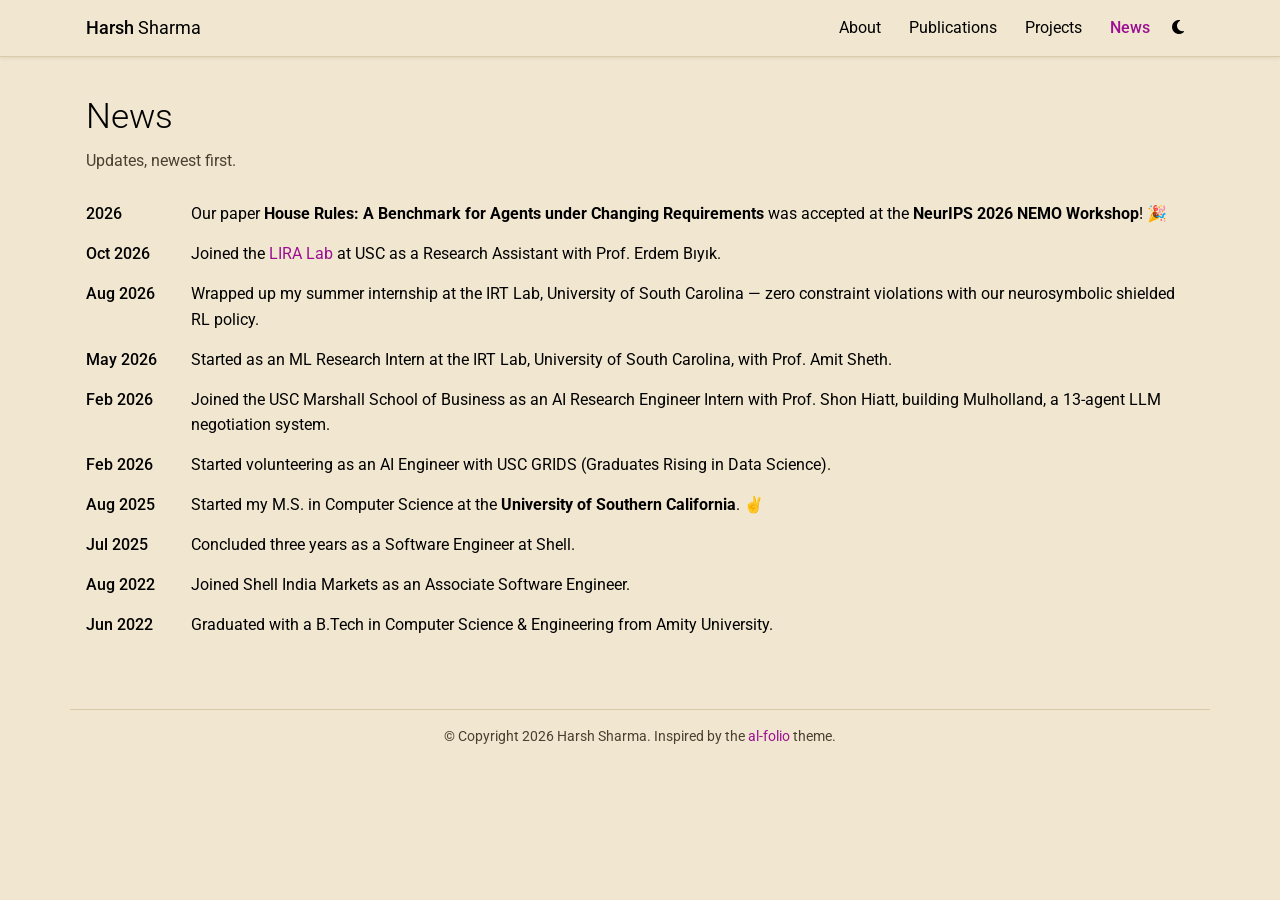
==== news.html @ 4ac0d3b6 "Initial version of personal academic website Co-Authored-By: Claude Opus 5.5 <noreply@anthropic.com>" ====
<!doctype html>
<html lang="en">
<head>
  <meta charset="utf-8">
  <meta name="viewport" content="width=device-width, initial-scale=1">
  <title>News | Harsh Sharma</title>
  <meta name="description" content="News and updates from Harsh Sharma.">
  <script>
    try { var t = localStorage.getItem("theme"); if (t) document.documentElement.setAttribute("data-theme", t); } catch (e) {}
  </script>
  <link rel="preconnect" href="https://fonts.googleapis.com">
  <link rel="preconnect" href="https://fonts.gstatic.com" crossorigin>
  <link href="https://fonts.googleapis.com/css2?family=Roboto:wght@300;400;500;700&display=swap" rel="stylesheet">
  <link rel="stylesheet" href="https://cdnjs.cloudflare.com/ajax/libs/font-awesome/6.5.1/css/all.min.css">
  <link rel="stylesheet" href="assets/css/style.css">
  <link rel="icon" href="data:image/svg+xml,<svg xmlns=%22http://www.w3.org/2000/svg%22 viewBox=%220 0 100 100%22><text y=%22.9em%22 font-size=%2290%22>🤖</text></svg>">
  <script src="assets/js/main.js" defer></script>
</head>
<body>

  <nav class="navbar">
    <div class="nav-inner">
      <a class="brand" href="index.html"><span class="first">Harsh</span> Sharma</a>
      <div style="display:flex;align-items:center;">
        <ul class="nav-links" id="nav-links">
          <li><a href="index.html">About</a></li>
          <li><a href="publications.html">Publications</a></li>
          <li><a href="projects.html">Projects</a></li>
          <li><a class="active" href="news.html">News</a></li>
        </ul>
        <button class="theme-toggle" id="theme-toggle" aria-label="Toggle dark mode"><i class="fa-solid fa-moon"></i></button>
        <button class="nav-toggle" id="nav-toggle" aria-label="Toggle navigation" aria-expanded="false"><i class="fa-solid fa-bars"></i></button>
      </div>
    </div>
  </nav>

  <main class="container">
    <header class="post-header">
      <h1 class="page-title">News</h1>
      <p class="post-description">Updates, newest first.</p>
    </header>

    <table class="news-table">
      <tr>
        <td class="date">2026</td>
        <td>Our paper <b>House Rules: A Benchmark for Agents under Changing Requirements</b> was accepted at the
          <b>NeurIPS 2026 NEMO Workshop</b>! 🎉</td>
      </tr>
      <tr>
        <td class="date">Oct 2026</td>
        <td>Joined the <a href="https://liralab.usc.edu/" target="_blank" rel="noopener">LIRA Lab</a> at USC as a Research Assistant with Prof. Erdem B&#305;y&#305;k.</td>
      </tr>
      <tr>
        <td class="date">Aug 2026</td>
        <td>Wrapped up my summer internship at the IRT Lab, University of South Carolina &mdash; zero constraint violations with our neurosymbolic shielded RL policy.</td>
      </tr>
      <tr>
        <td class="date">May 2026</td>
        <td>Started as an ML Research Intern at the IRT Lab, University of South Carolina, with Prof. Amit Sheth.</td>
      </tr>
      <tr>
        <td class="date">Feb 2026</td>
        <td>Joined the USC Marshall School of Business as an AI Research Engineer Intern with Prof. Shon Hiatt, building Mulholland, a 13-agent LLM negotiation system.</td>
      </tr>
      <tr>
        <td class="date">Feb 2026</td>
        <td>Started volunteering as an AI Engineer with USC GRIDS (Graduates Rising in Data Science).</td>
      </tr>
      <tr>
        <td class="date">Aug 2025</td>
        <td>Started my M.S. in Computer Science at the <b>University of Southern California</b>. ✌️</td>
      </tr>
      <tr>
        <td class="date">Jul 2025</td>
        <td>Concluded three years as a Software Engineer at Shell.</td>
      </tr>
      <tr>
        <td class="date">Aug 2022</td>
        <td>Joined Shell India Markets as an Associate Software Engineer.</td>
      </tr>
      <tr>
        <td class="date">Jun 2022</td>
        <td>Graduated with a B.Tech in Computer Science &amp; Engineering from Amity University.</td>
      </tr>
    </table>
  </main>

  <footer>
    &copy; Copyright <span id="year">2026</span> Harsh Sharma. Inspired by the <a href="https://github.com/alshedivat/al-folio" target="_blank" rel="noopener">al-folio</a> theme.
  </footer>

</body>
</html>
---- assets/css/style.css ----
/* ------------------------------------------------------------------
   Academic personal site — styled after the al-folio Jekyll theme
   ------------------------------------------------------------------ */

:root {
  --bg: #f1e7d0;              /* warm cream light theme */
  --global-text-color: #000000;
  --text: var(--global-text-color);
  --muted: #4a4030;
  --accent: #9c0f93;          /* al-folio purple, deepened for contrast on cream */
  --accent-soft: rgba(156, 15, 147, 0.09);
  --border: #d9cbaa;
  --code-bg: #e8dcbf;
  --nav-bg: rgba(241, 231, 208, 0.96);
  --badge-bg: #00369f;
  --badge-text: #ffffff;
  --shadow: 0 1px 4px rgba(80, 60, 20, 0.12);
}

:root[data-theme="dark"] {
  --bg: #1c1c1d;
  --global-text-color: #ffffff;
  --text: var(--global-text-color);
  --muted: #c2c2c2;
  --accent: #2698ba;          /* al-folio dark-mode teal */
  --accent-soft: rgba(38, 152, 186, 0.12);
  --border: #3a3a3c;
  --code-bg: #2a2a2c;
  --nav-bg: rgba(28, 28, 29, 0.96);
  --badge-bg: #2698ba;
  --badge-text: #ffffff;
  --shadow: 0 1px 4px rgba(0, 0, 0, 0.4);
}

@media (prefers-color-scheme: dark) {
  :root:not([data-theme="light"]) {
    --bg: #1c1c1d;
    --global-text-color: #ffffff;
    --text: var(--global-text-color);
    --muted: #c2c2c2;
    --accent: #2698ba;
    --accent-soft: rgba(38, 152, 186, 0.12);
    --border: #3a3a3c;
    --code-bg: #2a2a2c;
    --nav-bg: rgba(28, 28, 29, 0.96);
    --badge-bg: #2698ba;
    --badge-text: #ffffff;
    --shadow: 0 1px 4px rgba(0, 0, 0, 0.4);
  }
}

* { box-sizing: border-box; }

html { scroll-behavior: smooth; }

body {
  margin: 0;
  background: var(--bg);
  color: var(--text);
  font-family: "Roboto", -apple-system, BlinkMacSystemFont, "Segoe UI", Helvetica, Arial, sans-serif;
  font-weight: 400;
  font-size: 1rem;
  line-height: 1.6;
  -webkit-font-smoothing: antialiased;
  transition: background-color 0.2s ease, color 0.2s ease;
}

b, strong { font-weight: 700; }

a {
  color: var(--accent);
  text-decoration: none;
}
a:hover { text-decoration: underline; }

hr {
  border: 0;
  border-top: 1px solid var(--border);
  margin: 2rem 0;
}

/* ---------- Navbar ---------- */

.navbar {
  position: fixed;
  top: 0; left: 0; right: 0;
  z-index: 100;
  background: var(--nav-bg);
  border-bottom: 1px solid var(--border);
  box-shadow: var(--shadow);
  backdrop-filter: saturate(180%) blur(6px);
}

.nav-inner {
  max-width: 1140px;
  margin: 0 auto;
  padding: 0 16px;
  height: 56px;
  display: flex;
  align-items: center;
  justify-content: space-between;
}

.brand {
  font-size: 1.15rem;
  color: var(--text);
  white-space: nowrap;
}
.brand:hover { text-decoration: none; color: var(--accent); }
.brand .first { font-weight: 500; }

.nav-links {
  display: flex;
  align-items: center;
  gap: 4px;
  list-style: none;
  margin: 0;
  padding: 0;
}

.nav-links a {
  display: block;
  padding: 8px 12px;
  color: var(--text);
  font-weight: 400;
}
.nav-links a:hover { color: var(--accent); text-decoration: none; }
.nav-links a.active { color: var(--accent); font-weight: 500; }

.theme-toggle,
.nav-toggle {
  background: none;
  border: 0;
  color: var(--text);
  cursor: pointer;
  font-size: 1rem;
  padding: 8px 10px;
}
.theme-toggle:hover,
.nav-toggle:hover { color: var(--accent); }

.nav-toggle { display: none; font-size: 1.25rem; }

@media (max-width: 700px) {
  .nav-toggle { display: block; }
  .nav-links {
    display: none;
    position: absolute;
    top: 56px; left: 0; right: 0;
    flex-direction: column;
    align-items: flex-end;
    padding: 8px 16px 12px;
    background: var(--nav-bg);
    border-bottom: 1px solid var(--border);
  }
  .nav-links.open { display: flex; }
}

/* ---------- Page container ---------- */

.container {
  max-width: 1140px;
  margin: 0 auto;
  padding: 88px 16px 24px;
}

.post-header { margin-bottom: 1.25rem; }

.post-title {
  font-size: 2.6rem;
  font-weight: 300;
  margin: 0 0 0.25rem;
  line-height: 1.2;
}
.post-title .first { font-weight: 500; }

.post-description {
  color: var(--muted);
  margin: 0;
}

.page-title {
  font-size: 2.2rem;
  font-weight: 300;
  margin: 0 0 0.25rem;
}

h2 {
  font-size: 1.6rem;
  font-weight: 400;
  color: var(--accent);
  margin: 2.25rem 0 1rem;
}
h2 a { color: inherit; }

h3 {
  font-size: 1.15rem;
  font-weight: 500;
  margin: 1.5rem 0 0.5rem;
}

/* ---------- About / profile ---------- */

.profile {
  float: right;
  width: 30%;
  max-width: 320px;
  margin: 0 0 1rem 2rem;
  text-align: center;
}

.profile img {
  width: 100%;
  border-radius: 6px;
  box-shadow: var(--shadow);
  display: block;
}

.profile .more-info {
  margin-top: 0.75rem;
  font-size: 0.88rem;
  line-height: 1.45;
  color: var(--muted);
}

@media (max-width: 640px) {
  .profile {
    float: none;
    width: 60%;
    max-width: 240px;
    margin: 0 auto 1.25rem;
  }
}

.bio p { margin: 0 0 1rem; text-align: justify; }

.interests {
  margin: 0.25rem 0 1rem;
  padding-left: 1.25rem;
}
.interests li { margin-bottom: 0.35rem; }

.clearfix::after { content: ""; display: table; clear: both; }

/* ---------- Social icons ---------- */

.social {
  text-align: center;
  margin: 2rem 0 0.5rem;
}
.social .icons {
  display: flex;
  justify-content: center;
  flex-wrap: wrap;
  gap: 18px;
  font-size: 1.85rem;
}
.social .icons a { color: var(--text); }
.social .icons a:hover { color: var(--accent); text-decoration: none; }
.social .contact-note {
  margin-top: 0.75rem;
  color: var(--muted);
  font-size: 0.92rem;
}

/* ---------- News ---------- */

.news-table {
  width: 100%;
  border-collapse: collapse;
}
.news-table td {
  padding: 0.45rem 0;
  vertical-align: top;
  border: 0;
}
.news-table td.date {
  width: 105px;
  white-space: nowrap;
  font-weight: 500;
  padding-right: 1rem;
}
.news-scroll {
  max-height: 16rem;
  overflow-y: auto;
}
.see-all {
  display: inline-block;
  margin-top: 0.5rem;
  font-size: 0.95rem;
}

@media (max-width: 520px) {
  .news-table tr { display: block; margin-bottom: 0.6rem; }
  .news-table td { display: block; padding: 0; }
  .news-table td.date { width: auto; }
}

/* ---------- Publications ---------- */

.year-heading {
  font-size: 1.6rem;
  font-weight: 300;
  color: var(--muted);
  text-align: right;
  border-bottom: 1px solid var(--border);
  margin: 2rem 0 1rem;
  padding-bottom: 0.25rem;
}

ol.bibliography {
  list-style: none;
  padding: 0;
  margin: 0;
}

ol.bibliography > li {
  display: flex;
  gap: 1.25rem;
  padding: 1rem 0;
  border-bottom: 1px dashed var(--border);
}
ol.bibliography > li:last-child { border-bottom: 0; }

.pub-preview {
  flex: 0 0 22%;
  max-width: 200px;
  text-align: center;
}

.badge {
  display: inline-block;
  min-width: 82px;
  padding: 0.2rem 0.6rem;
  border-radius: 4px;
  background: var(--badge-bg);
  color: var(--badge-text);
  font-size: 0.78rem;
  font-weight: 500;
  letter-spacing: 0.02em;
  text-align: center;
  text-decoration: none;
  border-bottom: 0;
  cursor: default;
}

.pub-body { flex: 1; min-width: 0; }

.pub-title {
  font-weight: 500;
  margin-bottom: 0.15rem;
}
.pub-title a { color: var(--text); }
.pub-title a:hover { color: var(--accent); }

.pub-authors { font-size: 0.95rem; }
.pub-authors .me { font-weight: 500; text-decoration: underline; text-underline-offset: 2px; }

.pub-venue {
  font-size: 0.95rem;
  font-style: italic;
  color: var(--muted);
}

.award {
  display: inline-block;
  margin-left: 0.35rem;
  padding: 0 0.45rem;
  border: 1px solid var(--accent);
  border-radius: 3px;
  color: var(--accent);
  font-size: 0.75rem;
  font-style: normal;
  font-weight: 500;
}

.pub-links {
  margin-top: 0.45rem;
  display: flex;
  flex-wrap: wrap;
  gap: 6px;
}

.pub-links a,
.pub-links button {
  font-family: inherit;
  font-size: 0.75rem;
  font-weight: 400;
  text-transform: uppercase;
  letter-spacing: 0.03em;
  color: var(--text);
  background: transparent;
  border: 1px solid var(--text);
  border-radius: 3px;
  padding: 0.1rem 0.55rem;
  cursor: pointer;
  line-height: 1.6;
}
.pub-links a:hover,
.pub-links button:hover,
.pub-links button[aria-expanded="true"] {
  color: var(--accent);
  border-color: var(--accent);
  text-decoration: none;
}

.pub-hidden {
  display: none;
  margin-top: 0.75rem;
  font-size: 0.92rem;
}
.pub-hidden.open { display: block; }

.pub-hidden.abstract {
  padding: 0.6rem 0.9rem;
  border-left: 3px solid var(--accent);
  background: var(--accent-soft);
}

.pub-hidden.bibtex pre {
  margin: 0;
  padding: 0.75rem 0.9rem;
  background: var(--code-bg);
  border-radius: 4px;
  overflow-x: auto;
  font-size: 0.82rem;
  line-height: 1.45;
}

@media (max-width: 560px) {
  ol.bibliography > li { flex-direction: column; gap: 0.5rem; }
  .pub-preview { max-width: none; text-align: left; }
}

/* ---------- Experience ---------- */

.timeline {
  list-style: none;
  padding: 0;
  margin: 0;
}
.timeline > li {
  display: flex;
  gap: 1rem;
  padding: 0.6rem 0;
}
.timeline .when {
  flex: 0 0 150px;
  color: var(--muted);
  font-size: 0.92rem;
  padding-top: 0.1rem;
}
.timeline .what { flex: 1; min-width: 0; }
.timeline .role { font-weight: 500; }
.timeline .org { font-style: italic; }
.timeline .detail {
  font-size: 0.92rem;
  color: var(--muted);
  margin-top: 0.15rem;
}

@media (max-width: 560px) {
  .timeline > li { flex-direction: column; gap: 0.1rem; }
  .timeline .when { flex: none; }
}

/* ---------- Projects ---------- */

.projects {
  display: grid;
  grid-template-columns: repeat(auto-fill, minmax(260px, 1fr));
  gap: 1.25rem;
  margin-top: 1rem;
}

.project-card {
  border: 1px solid var(--border);
  border-radius: 6px;
  padding: 1.1rem 1.15rem 1rem;
  box-shadow: var(--shadow);
  display: flex;
  flex-direction: column;
  transition: transform 0.15s ease, box-shadow 0.15s ease;
}
.project-card:hover {
  transform: translateY(-2px);
  box-shadow: 0 4px 14px rgba(0, 0, 0, 0.12);
}

.project-card h3 {
  margin: 0 0 0.25rem;
  font-size: 1.05rem;
}
.project-card .category {
  font-size: 0.78rem;
  text-transform: uppercase;
  letter-spacing: 0.06em;
  color: var(--accent);
  font-weight: 500;
  margin-bottom: 0.5rem;
}
.project-card p {
  font-size: 0.92rem;
  margin: 0 0 0.75rem;
  flex: 1;
}
.tags {
  display: flex;
  flex-wrap: wrap;
  gap: 5px;
}
.tag {
  font-size: 0.72rem;
  padding: 0.05rem 0.5rem;
  border-radius: 999px;
  background: var(--accent-soft);
  color: var(--text);
  font-weight: 400;
}

/* ---------- Footer ---------- */

footer {
  max-width: 1140px;
  margin: 2.5rem auto 0;
  padding: 1rem 16px 2rem;
  border-top: 1px solid var(--border);
  text-align: center;
  color: var(--muted);
  font-size: 0.85rem;
}
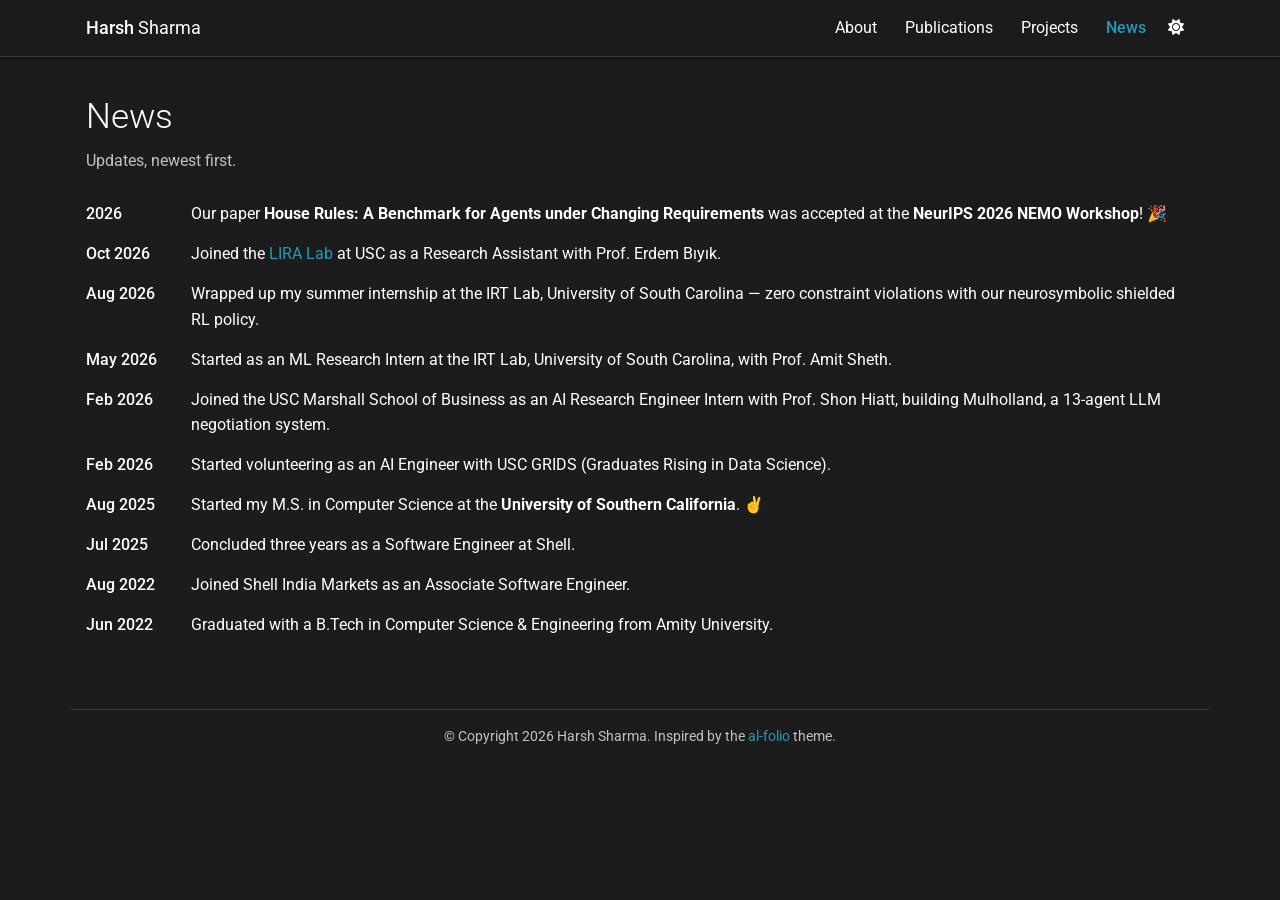
==== commit d8c24b1c: "Default to dark theme for first-time visitors Co-Authored-By: Claude Opus 5.5 <noreply@anthropic.com" ====
--- a/news.html
+++ b/news.html
@@ -6,7 +6,7 @@
   <title>News | Harsh Sharma</title>
   <meta name="description" content="News and updates from Harsh Sharma.">
   <script>
-    try { var t = localStorage.getItem("theme"); if (t) document.documentElement.setAttribute("data-theme", t); } catch (e) {}
+    var t = "dark"; try { t = localStorage.getItem("theme") || "dark"; } catch (e) {} document.documentElement.setAttribute("data-theme", t);
   </script>
   <link rel="preconnect" href="https://fonts.googleapis.com">
   <link rel="preconnect" href="https://fonts.gstatic.com" crossorigin>
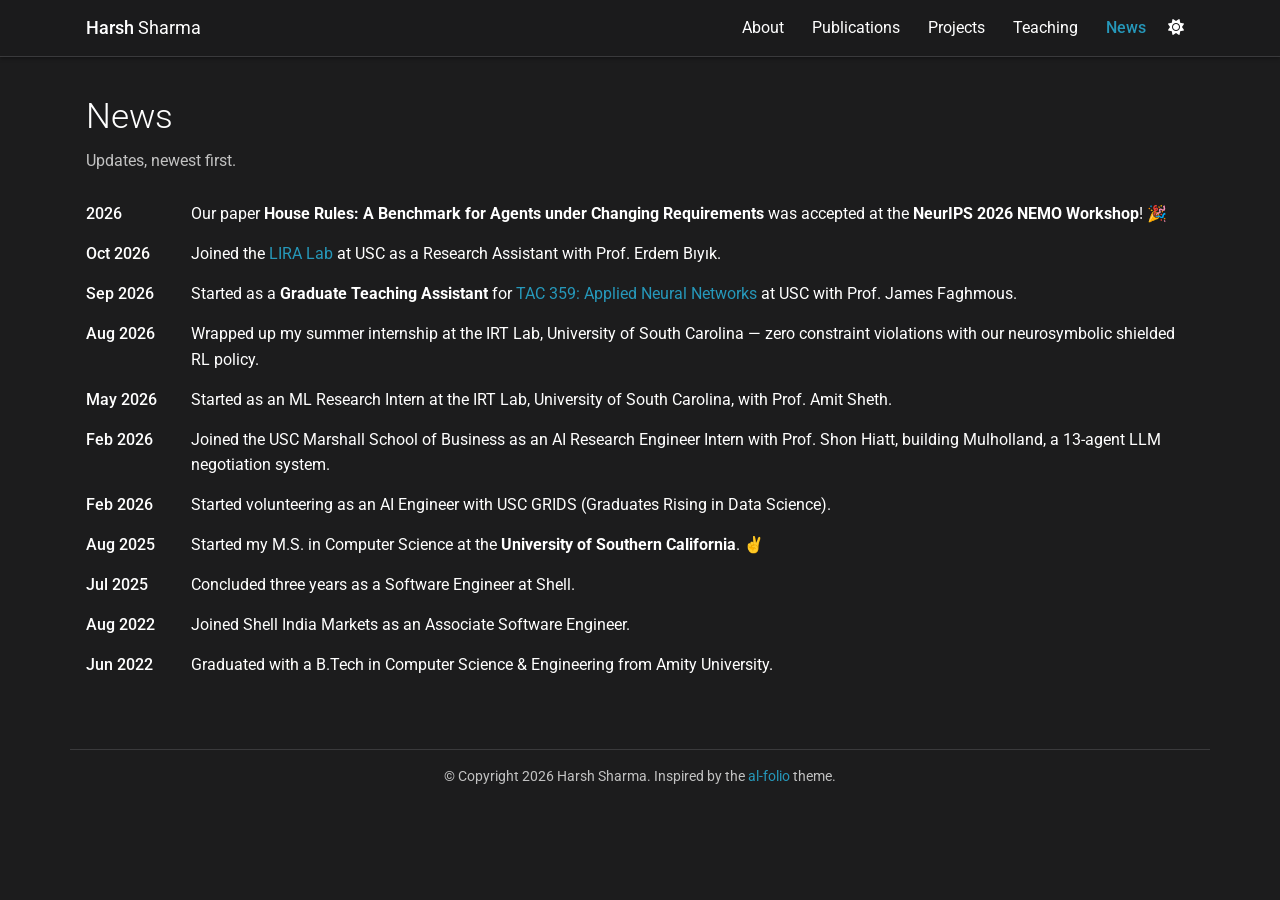
==== commit c2395931: "Add Teaching page for TAC 359 TA role Co-Authored-By: Claude Opus 5.5 <noreply@anthropic.com>" ====
--- a/news.html
+++ b/news.html
@@ -6,7 +6,7 @@
   <title>News | Harsh Sharma</title>
   <meta name="description" content="News and updates from Harsh Sharma.">
   <script>
-    var t = "dark"; try { t = localStorage.getItem("theme") || "dark"; } catch (e) {} document.documentElement.setAttribute("data-theme", t);
+    var t = "dark"; try { t = localStorage.getItem("theme-v2") || "dark"; } catch (e) {} document.documentElement.setAttribute("data-theme", t);
   </script>
   <link rel="preconnect" href="https://fonts.googleapis.com">
   <link rel="preconnect" href="https://fonts.gstatic.com" crossorigin>
@@ -26,6 +26,7 @@
           <li><a href="index.html">About</a></li>
           <li><a href="publications.html">Publications</a></li>
           <li><a href="projects.html">Projects</a></li>
+          <li><a href="teaching.html">Teaching</a></li>
           <li><a class="active" href="news.html">News</a></li>
         </ul>
         <button class="theme-toggle" id="theme-toggle" aria-label="Toggle dark mode"><i class="fa-solid fa-moon"></i></button>
@@ -49,6 +50,10 @@
       <tr>
         <td class="date">Oct 2026</td>
         <td>Joined the <a href="https://liralab.usc.edu/" target="_blank" rel="noopener">LIRA Lab</a> at USC as a Research Assistant with Prof. Erdem B&#305;y&#305;k.</td>
+      </tr>
+      <tr>
+        <td class="date">Sep 2026</td>
+        <td>Started as a <b>Graduate Teaching Assistant</b> for <a href="teaching.html">TAC 359: Applied Neural Networks</a> at USC with Prof. James Faghmous.</td>
       </tr>
       <tr>
         <td class="date">Aug 2026</td>
